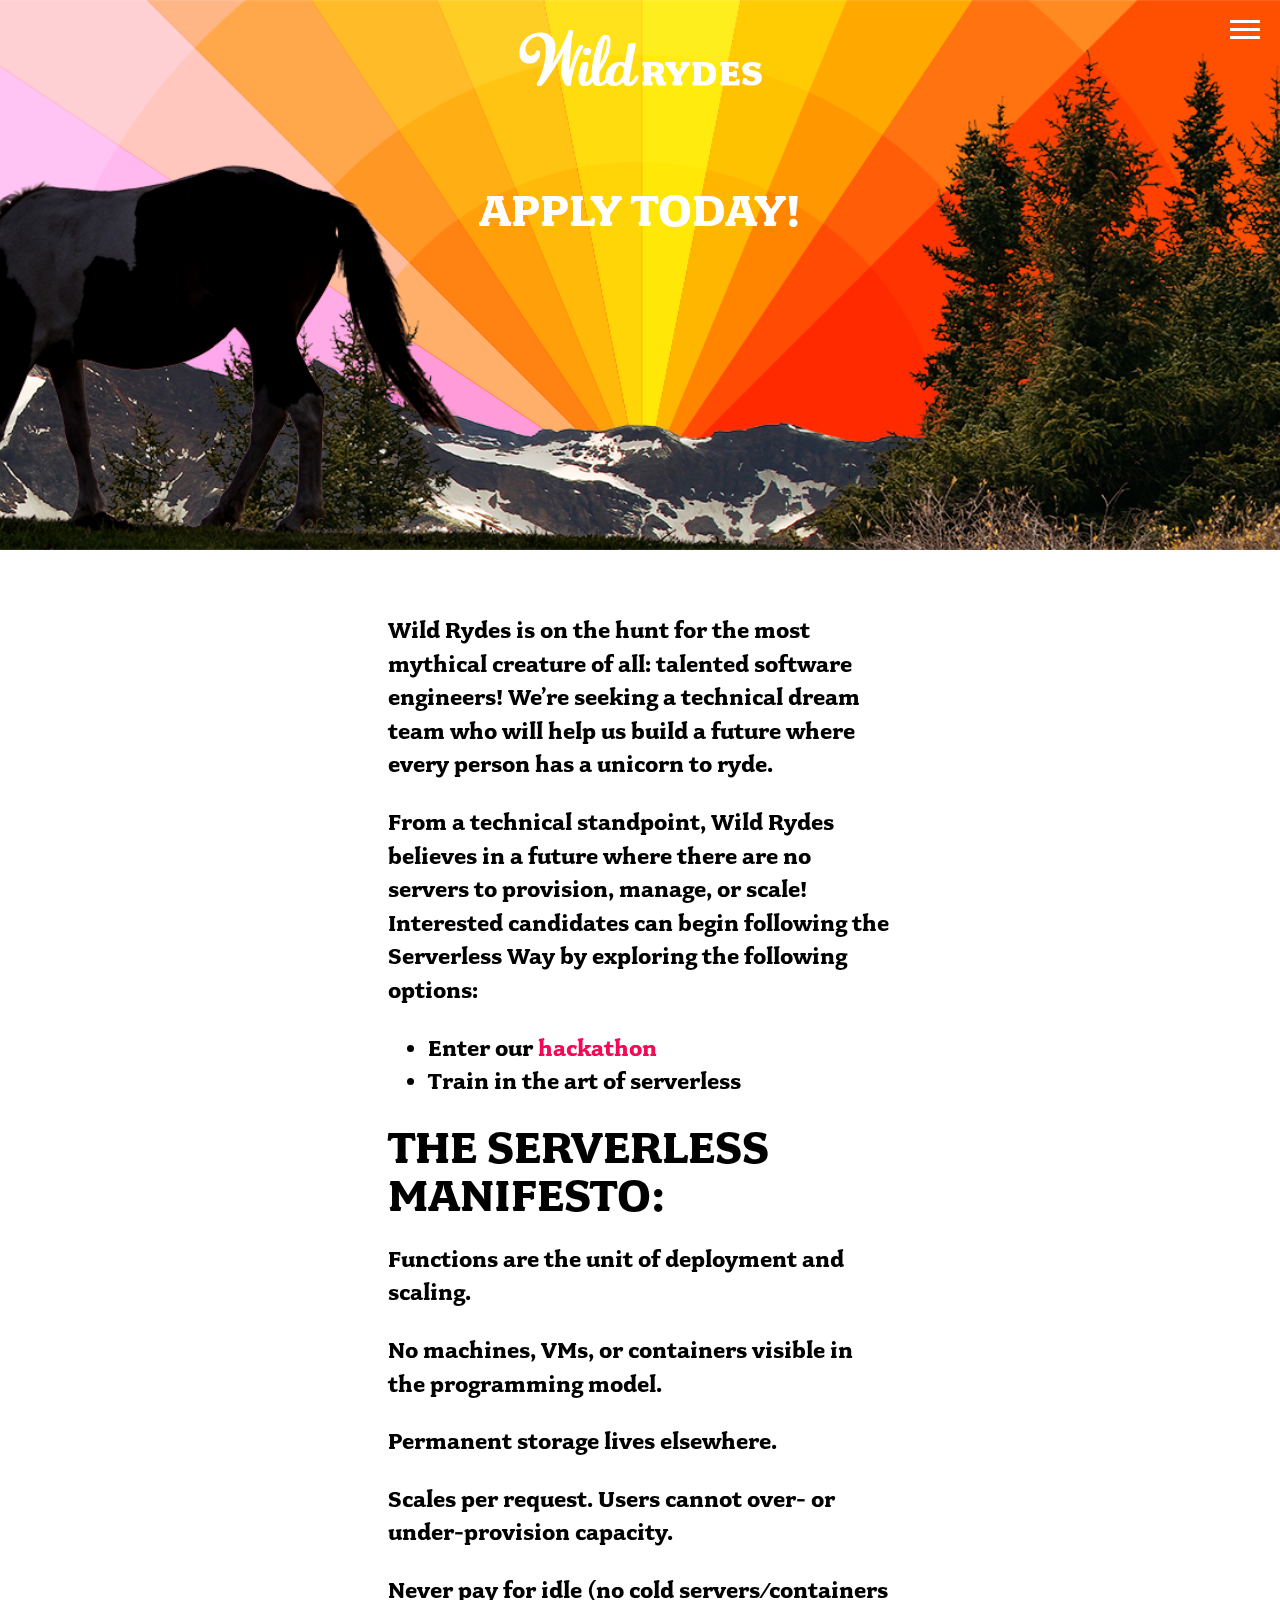
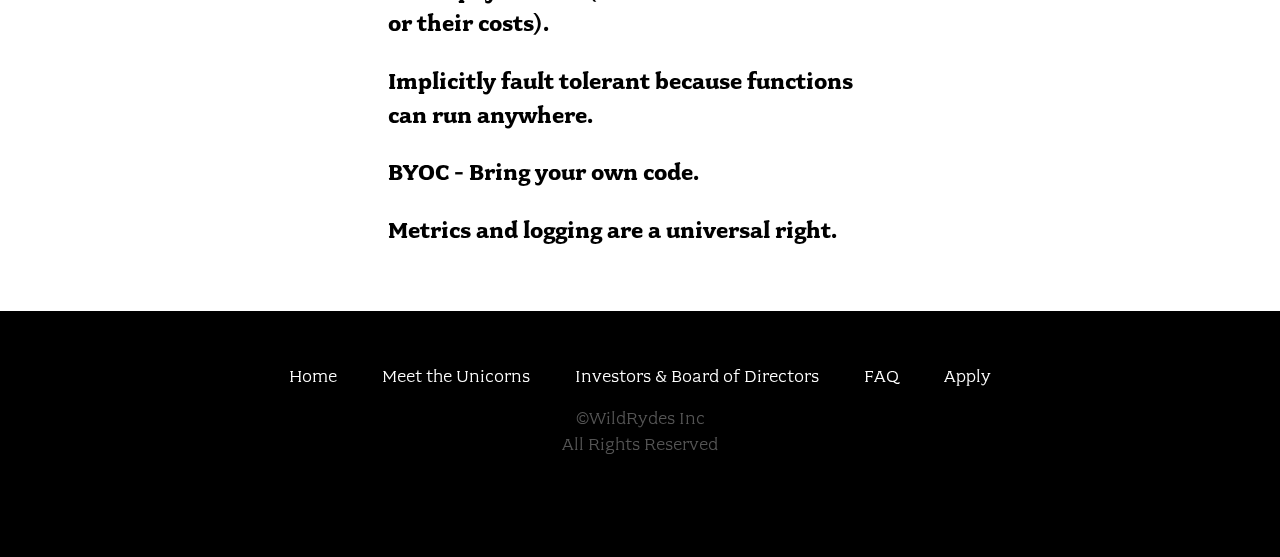
==== apply.html @ 17eccb93 "wildrydes" ====
<!doctype html>
<html class="no-js" lang="">
<head>
  <meta charset="utf-8">
  <meta name="description" content="">
  <meta name="viewport" content="width=device-width, initial-scale=1">
  <title>Apply - Wild Rydes</title>

  <link rel="stylesheet" href="css/font.css">
  <link rel="stylesheet" href="css/main.css">

  <script src="js/vendor/modernizr.js"></script>
</head>
<body class="page-apply">

  <header class="site-header">
    <div class="site-logo">Wild Rydes</div>

    <div class="row column medium-8 large-6 xlarge-5 xxlarge-4">
      <h1 class="title">Apply Today!</h1>
    </div>

    <nav class="site-nav">
      <ul>
        <li><a href="index.html">Home</a></li>
        <li><a href="unicorns.html">Meet the Unicorns</a></li>
        <li><a href="investors.html">Investors & Board of Directors</a></li>
        <li><a href="faq.html">FAQ</a></li>
        <li><a href="apply.html">Apply</a></li>
      </ul>
    </nav>
    <button type="button" class="btn-menu"><span>Menu</span></button>
  </header>

  <section class="content">
    <div class="row column medium-10 large-7 xlarge-5">
      <p>Wild Rydes is on the hunt for the most mythical creature of all: talented software engineers! We’re seeking a technical dream team who will help us build a future where every person has a unicorn to ryde.</p>
      <p>From a technical standpoint, Wild Rydes believes in a future where there are no servers to provision, manage, or scale! Interested candidates can begin following the Serverless Way by exploring the following options:</p>
      <ul>
        <li>Enter our <a href="http://awschatbot.devpost.com" target="_blank">hackathon</a></li>
        <li>Train in the art of serverless</li>
      </ul>

      <h2>The Serverless Manifesto:</h2>
      <p>Functions are the unit of deployment and scaling.</p>
      <p>No machines, VMs, or containers visible in the programming model.</p>
      <p>Permanent storage lives elsewhere.</p>
      <p>Scales per request. Users cannot over- or under-provision capacity.</p>
      <p>Never pay for idle (no cold servers/containers or their costs).</p>
      <p>Implicitly fault tolerant because functions can run anywhere.</p>
      <p>BYOC - Bring your own code.</p>
      <p>Metrics and logging are a universal right.</p>
    </div>
  </section>

  <footer class="site-footer">
    <div class="row column">
      <nav class="footer-nav">
        <ul>
          <li><a href="index.html">Home</a></li>
          <li><a href="unicorns.html">Meet the Unicorns</a></li>
          <li><a href="investors.html">Investors & Board of Directors</a></li>
          <li><a href="faq.html">FAQ</a></li>
          <li><a href="apply.html">Apply</a></li>
        </ul>
      </nav>
    </div>

    <div class="row column">
      <div class="footer-legal">
        &copy;WildRydes Inc<br>
        All Rights Reserved
      </div>
    </div>
  </footer>

  <script src="js/vendor.js"></script>

  <script src="js/main.js"></script>
</body>
</html>
---- css/font.css ----
@font-face {
    font-family: "fairplex-wide";
    font-style: normal;
    font-weight: 400;
    src: url("../fonts/fairplex-wide-n4.woff") format("woff2");
}
@font-face {
    font-family: "fairplex-wide";
    font-style: normal;
    font-weight: 700;
    src: url("../fonts/fairplex-wide-n7.woff") format("woff2");
}
---- css/main.css ----
/*! normalize.css v4.2.0 | MIT License | github.com/necolas/normalize.css */html{font-family:sans-serif;line-height:1.15;-ms-text-size-adjust:100%;-webkit-text-size-adjust:100%}body{margin:0}article,aside,footer,header,nav,section{display:block}h1{font-size:2em;margin:.67em 0}figcaption,figure,main{display:block}figure{margin:1em 40px}hr{box-sizing:content-box;height:0;overflow:visible}pre{font-family:monospace,monospace;font-size:1em}a{background-color:transparent;-webkit-text-decoration-skip:objects}a:active,a:hover{outline-width:0}abbr[title]{border-bottom:none;text-decoration:underline;text-decoration:underline dotted}b,strong{font-weight:inherit;font-weight:bolder}code,kbd,samp{font-family:monospace,monospace;font-size:1em}dfn{font-style:italic}mark{background-color:#ff0;color:#000}small{font-size:80%}sub,sup{font-size:75%;line-height:0;position:relative;vertical-align:baseline}sub{bottom:-.25em}sup{top:-.5em}audio,video{display:inline-block}audio:not([controls]){display:none;height:0}img{border-style:none}svg:not(:root){overflow:hidden}button,input,optgroup,select,textarea{font:inherit;margin:0}optgroup{font-weight:700}button,input{overflow:visible}button,select{text-transform:none}[type=reset],[type=submit],button,html [type=button]{-webkit-appearance:button;cursor:pointer}[type=button]::-moz-focus-inner,[type=reset]::-moz-focus-inner,[type=submit]::-moz-focus-inner,button::-moz-focus-inner{border-style:none;padding:0}[type=button]:-moz-focusring,[type=reset]:-moz-focusring,[type=submit]:-moz-focusring,button:-moz-focusring{outline:1px dotted ButtonText}fieldset{border:1px solid silver;margin:0 2px;padding:.35em .625em .75em}legend{box-sizing:border-box;color:inherit;display:table;max-width:100%;padding:0;white-space:normal}progress{display:inline-block;vertical-align:baseline}textarea{overflow:auto}[type=checkbox],[type=radio]{box-sizing:border-box;padding:0}[type=number]::-webkit-inner-spin-button,[type=number]::-webkit-outer-spin-button{height:auto}[type=search]{-webkit-appearance:textfield;outline-offset:-2px}[type=search]::-webkit-search-cancel-button,[type=search]::-webkit-search-decoration{-webkit-appearance:none}::-webkit-file-upload-button{-webkit-appearance:button;font:inherit}details,menu{display:block}summary{display:list-item}canvas{display:inline-block}[hidden],template{display:none}.row{max-width:96.875rem;margin-left:auto;margin-right:auto}.row:after,.row:before{content:' ';display:table}.row:after{clear:both}.row.collapse>.column,.row.collapse>.columns{padding-left:0;padding-right:0}.row .row{max-width:none;margin-left:-.625rem;margin-right:-.625rem}@media screen and (min-width:40em){.row .row{margin-left:-.9375rem;margin-right:-.9375rem}}.row .row.collapse{margin-left:0;margin-right:0}.row.expanded{max-width:none}.row.expanded .row{margin-left:auto;margin-right:auto}.column,.columns{width:100%;float:left;padding-left:.625rem;padding-right:.625rem}@media screen and (min-width:40em){.column,.columns{padding-left:.9375rem;padding-right:.9375rem}}.column:last-child:not(:first-child),.columns:last-child:not(:first-child){float:right}.column.end:last-child:last-child,.end.columns:last-child:last-child{float:left}.column.row.row,.row.row.columns{float:none}.row .column.row.row,.row .row.row.columns{padding-left:0;padding-right:0;margin-left:0;margin-right:0}.small-1{width:8.3333333333%}.small-push-1{position:relative;left:8.3333333333%}.small-pull-1{position:relative;left:-8.3333333333%}.small-offset-0{margin-left:0}.small-2{width:16.6666666667%}.small-push-2{position:relative;left:16.6666666667%}.small-pull-2{position:relative;left:-16.6666666667%}.small-offset-1{margin-left:8.3333333333%}.small-3{width:25%}.small-push-3{position:relative;left:25%}.small-pull-3{position:relative;left:-25%}.small-offset-2{margin-left:16.6666666667%}.small-4{width:33.3333333333%}.small-push-4{position:relative;left:33.3333333333%}.small-pull-4{position:relative;left:-33.3333333333%}.small-offset-3{margin-left:25%}.small-5{width:41.6666666667%}.small-push-5{position:relative;left:41.6666666667%}.small-pull-5{position:relative;left:-41.6666666667%}.small-offset-4{margin-left:33.3333333333%}.small-6{width:50%}.small-push-6{position:relative;left:50%}.small-pull-6{position:relative;left:-50%}.small-offset-5{margin-left:41.6666666667%}.small-7{width:58.3333333333%}.small-push-7{position:relative;left:58.3333333333%}.small-pull-7{position:relative;left:-58.3333333333%}.small-offset-6{margin-left:50%}.small-8{width:66.6666666667%}.small-push-8{position:relative;left:66.6666666667%}.small-pull-8{position:relative;left:-66.6666666667%}.small-offset-7{margin-left:58.3333333333%}.small-9{width:75%}.small-push-9{position:relative;left:75%}.small-pull-9{position:relative;left:-75%}.small-offset-8{margin-left:66.6666666667%}.small-10{width:83.3333333333%}.small-push-10{position:relative;left:83.3333333333%}.small-pull-10{position:relative;left:-83.3333333333%}.small-offset-9{margin-left:75%}.small-11{width:91.6666666667%}.small-push-11{position:relative;left:91.6666666667%}.small-pull-11{position:relative;left:-91.6666666667%}.small-offset-10{margin-left:83.3333333333%}.small-12{width:100%}.small-offset-11{margin-left:91.6666666667%}.small-up-1>.column,.small-up-1>.columns{width:100%;float:left}.small-up-1>.column:nth-of-type(1n),.small-up-1>.columns:nth-of-type(1n){clear:none}.small-up-1>.column:nth-of-type(1n+1),.small-up-1>.columns:nth-of-type(1n+1){clear:both}.small-up-1>.column:last-child,.small-up-1>.columns:last-child{float:left}.small-up-2>.column,.small-up-2>.columns{width:50%;float:left}.small-up-2>.column:nth-of-type(1n),.small-up-2>.columns:nth-of-type(1n){clear:none}.small-up-2>.column:nth-of-type(2n+1),.small-up-2>.columns:nth-of-type(2n+1){clear:both}.small-up-2>.column:last-child,.small-up-2>.columns:last-child{float:left}.small-up-3>.column,.small-up-3>.columns{width:33.3333333333%;float:left}.small-up-3>.column:nth-of-type(1n),.small-up-3>.columns:nth-of-type(1n){clear:none}.small-up-3>.column:nth-of-type(3n+1),.small-up-3>.columns:nth-of-type(3n+1){clear:both}.small-up-3>.column:last-child,.small-up-3>.columns:last-child{float:left}.small-up-4>.column,.small-up-4>.columns{width:25%;float:left}.small-up-4>.column:nth-of-type(1n),.small-up-4>.columns:nth-of-type(1n){clear:none}.small-up-4>.column:nth-of-type(4n+1),.small-up-4>.columns:nth-of-type(4n+1){clear:both}.small-up-4>.column:last-child,.small-up-4>.columns:last-child{float:left}.small-up-5>.column,.small-up-5>.columns{width:20%;float:left}.small-up-5>.column:nth-of-type(1n),.small-up-5>.columns:nth-of-type(1n){clear:none}.small-up-5>.column:nth-of-type(5n+1),.small-up-5>.columns:nth-of-type(5n+1){clear:both}.small-up-5>.column:last-child,.small-up-5>.columns:last-child{float:left}.small-up-6>.column,.small-up-6>.columns{width:16.6666666667%;float:left}.small-up-6>.column:nth-of-type(1n),.small-up-6>.columns:nth-of-type(1n){clear:none}.small-up-6>.column:nth-of-type(6n+1),.small-up-6>.columns:nth-of-type(6n+1){clear:both}.small-up-6>.column:last-child,.small-up-6>.columns:last-child{float:left}.small-up-7>.column,.small-up-7>.columns{width:14.2857142857%;float:left}.small-up-7>.column:nth-of-type(1n),.small-up-7>.columns:nth-of-type(1n){clear:none}.small-up-7>.column:nth-of-type(7n+1),.small-up-7>.columns:nth-of-type(7n+1){clear:both}.small-up-7>.column:last-child,.small-up-7>.columns:last-child{float:left}.small-up-8>.column,.small-up-8>.columns{width:12.5%;float:left}.small-up-8>.column:nth-of-type(1n),.small-up-8>.columns:nth-of-type(1n){clear:none}.small-up-8>.column:nth-of-type(8n+1),.small-up-8>.columns:nth-of-type(8n+1){clear:both}.small-up-8>.column:last-child,.small-up-8>.columns:last-child{float:left}.small-collapse>.column,.small-collapse>.columns{padding-left:0;padding-right:0}.expanded.row .small-collapse.row,.small-collapse .row{margin-left:0;margin-right:0}.small-uncollapse>.column,.small-uncollapse>.columns{padding-left:.625rem;padding-right:.625rem}.small-centered{float:none;margin-left:auto;margin-right:auto}.small-pull-0,.small-push-0,.small-uncentered{position:static;margin-left:0;margin-right:0;float:left}@media screen and (min-width:40em){.medium-1{width:8.3333333333%}.medium-push-1{position:relative;left:8.3333333333%}.medium-pull-1{position:relative;left:-8.3333333333%}.medium-offset-0{margin-left:0}.medium-2{width:16.6666666667%}.medium-push-2{position:relative;left:16.6666666667%}.medium-pull-2{position:relative;left:-16.6666666667%}.medium-offset-1{margin-left:8.3333333333%}.medium-3{width:25%}.medium-push-3{position:relative;left:25%}.medium-pull-3{position:relative;left:-25%}.medium-offset-2{margin-left:16.6666666667%}.medium-4{width:33.3333333333%}.medium-push-4{position:relative;left:33.3333333333%}.medium-pull-4{position:relative;left:-33.3333333333%}.medium-offset-3{margin-left:25%}.medium-5{width:41.6666666667%}.medium-push-5{position:relative;left:41.6666666667%}.medium-pull-5{position:relative;left:-41.6666666667%}.medium-offset-4{margin-left:33.3333333333%}.medium-6{width:50%}.medium-push-6{position:relative;left:50%}.medium-pull-6{position:relative;left:-50%}.medium-offset-5{margin-left:41.6666666667%}.medium-7{width:58.3333333333%}.medium-push-7{position:relative;left:58.3333333333%}.medium-pull-7{position:relative;left:-58.3333333333%}.medium-offset-6{margin-left:50%}.medium-8{width:66.6666666667%}.medium-push-8{position:relative;left:66.6666666667%}.medium-pull-8{position:relative;left:-66.6666666667%}.medium-offset-7{margin-left:58.3333333333%}.medium-9{width:75%}.medium-push-9{position:relative;left:75%}.medium-pull-9{position:relative;left:-75%}.medium-offset-8{margin-left:66.6666666667%}.medium-10{width:83.3333333333%}.medium-push-10{position:relative;left:83.3333333333%}.medium-pull-10{position:relative;left:-83.3333333333%}.medium-offset-9{margin-left:75%}.medium-11{width:91.6666666667%}.medium-push-11{position:relative;left:91.6666666667%}.medium-pull-11{position:relative;left:-91.6666666667%}.medium-offset-10{margin-left:83.3333333333%}.medium-12{width:100%}.medium-offset-11{margin-left:91.6666666667%}.medium-up-1>.column,.medium-up-1>.columns{width:100%;float:left}.medium-up-1>.column:nth-of-type(1n),.medium-up-1>.columns:nth-of-type(1n){clear:none}.medium-up-1>.column:nth-of-type(1n+1),.medium-up-1>.columns:nth-of-type(1n+1){clear:both}.medium-up-1>.column:last-child,.medium-up-1>.columns:last-child{float:left}.medium-up-2>.column,.medium-up-2>.columns{width:50%;float:left}.medium-up-2>.column:nth-of-type(1n),.medium-up-2>.columns:nth-of-type(1n){clear:none}.medium-up-2>.column:nth-of-type(2n+1),.medium-up-2>.columns:nth-of-type(2n+1){clear:both}.medium-up-2>.column:last-child,.medium-up-2>.columns:last-child{float:left}.medium-up-3>.column,.medium-up-3>.columns{width:33.3333333333%;float:left}.medium-up-3>.column:nth-of-type(1n),.medium-up-3>.columns:nth-of-type(1n){clear:none}.medium-up-3>.column:nth-of-type(3n+1),.medium-up-3>.columns:nth-of-type(3n+1){clear:both}.medium-up-3>.column:last-child,.medium-up-3>.columns:last-child{float:left}.medium-up-4>.column,.medium-up-4>.columns{width:25%;float:left}.medium-up-4>.column:nth-of-type(1n),.medium-up-4>.columns:nth-of-type(1n){clear:none}.medium-up-4>.column:nth-of-type(4n+1),.medium-up-4>.columns:nth-of-type(4n+1){clear:both}.medium-up-4>.column:last-child,.medium-up-4>.columns:last-child{float:left}.medium-up-5>.column,.medium-up-5>.columns{width:20%;float:left}.medium-up-5>.column:nth-of-type(1n),.medium-up-5>.columns:nth-of-type(1n){clear:none}.medium-up-5>.column:nth-of-type(5n+1),.medium-up-5>.columns:nth-of-type(5n+1){clear:both}.medium-up-5>.column:last-child,.medium-up-5>.columns:last-child{float:left}.medium-up-6>.column,.medium-up-6>.columns{width:16.6666666667%;float:left}.medium-up-6>.column:nth-of-type(1n),.medium-up-6>.columns:nth-of-type(1n){clear:none}.medium-up-6>.column:nth-of-type(6n+1),.medium-up-6>.columns:nth-of-type(6n+1){clear:both}.medium-up-6>.column:last-child,.medium-up-6>.columns:last-child{float:left}.medium-up-7>.column,.medium-up-7>.columns{width:14.2857142857%;float:left}.medium-up-7>.column:nth-of-type(1n),.medium-up-7>.columns:nth-of-type(1n){clear:none}.medium-up-7>.column:nth-of-type(7n+1),.medium-up-7>.columns:nth-of-type(7n+1){clear:both}.medium-up-7>.column:last-child,.medium-up-7>.columns:last-child{float:left}.medium-up-8>.column,.medium-up-8>.columns{width:12.5%;float:left}.medium-up-8>.column:nth-of-type(1n),.medium-up-8>.columns:nth-of-type(1n){clear:none}.medium-up-8>.column:nth-of-type(8n+1),.medium-up-8>.columns:nth-of-type(8n+1){clear:both}.medium-up-8>.column:last-child,.medium-up-8>.columns:last-child{float:left}.medium-collapse>.column,.medium-collapse>.columns{padding-left:0;padding-right:0}.expanded.row .medium-collapse.row,.medium-collapse .row{margin-left:0;margin-right:0}.medium-uncollapse>.column,.medium-uncollapse>.columns{padding-left:.9375rem;padding-right:.9375rem}.medium-centered{float:none;margin-left:auto;margin-right:auto}.medium-pull-0,.medium-push-0,.medium-uncentered{position:static;margin-left:0;margin-right:0;float:left}}@media screen and (min-width:64em){.large-1{width:8.3333333333%}.large-push-1{position:relative;left:8.3333333333%}.large-pull-1{position:relative;left:-8.3333333333%}.large-offset-0{margin-left:0}.large-2{width:16.6666666667%}.large-push-2{position:relative;left:16.6666666667%}.large-pull-2{position:relative;left:-16.6666666667%}.large-offset-1{margin-left:8.3333333333%}.large-3{width:25%}.large-push-3{position:relative;left:25%}.large-pull-3{position:relative;left:-25%}.large-offset-2{margin-left:16.6666666667%}.large-4{width:33.3333333333%}.large-push-4{position:relative;left:33.3333333333%}.large-pull-4{position:relative;left:-33.3333333333%}.large-offset-3{margin-left:25%}.large-5{width:41.6666666667%}.large-push-5{position:relative;left:41.6666666667%}.large-pull-5{position:relative;left:-41.6666666667%}.large-offset-4{margin-left:33.3333333333%}.large-6{width:50%}.large-push-6{position:relative;left:50%}.large-pull-6{position:relative;left:-50%}.large-offset-5{margin-left:41.6666666667%}.large-7{width:58.3333333333%}.large-push-7{position:relative;left:58.3333333333%}.large-pull-7{position:relative;left:-58.3333333333%}.large-offset-6{margin-left:50%}.large-8{width:66.6666666667%}.large-push-8{position:relative;left:66.6666666667%}.large-pull-8{position:relative;left:-66.6666666667%}.large-offset-7{margin-left:58.3333333333%}.large-9{width:75%}.large-push-9{position:relative;left:75%}.large-pull-9{position:relative;left:-75%}.large-offset-8{margin-left:66.6666666667%}.large-10{width:83.3333333333%}.large-push-10{position:relative;left:83.3333333333%}.large-pull-10{position:relative;left:-83.3333333333%}.large-offset-9{margin-left:75%}.large-11{width:91.6666666667%}.large-push-11{position:relative;left:91.6666666667%}.large-pull-11{position:relative;left:-91.6666666667%}.large-offset-10{margin-left:83.3333333333%}.large-12{width:100%}.large-offset-11{margin-left:91.6666666667%}.large-up-1>.column,.large-up-1>.columns{width:100%;float:left}.large-up-1>.column:nth-of-type(1n),.large-up-1>.columns:nth-of-type(1n){clear:none}.large-up-1>.column:nth-of-type(1n+1),.large-up-1>.columns:nth-of-type(1n+1){clear:both}.large-up-1>.column:last-child,.large-up-1>.columns:last-child{float:left}.large-up-2>.column,.large-up-2>.columns{width:50%;float:left}.large-up-2>.column:nth-of-type(1n),.large-up-2>.columns:nth-of-type(1n){clear:none}.large-up-2>.column:nth-of-type(2n+1),.large-up-2>.columns:nth-of-type(2n+1){clear:both}.large-up-2>.column:last-child,.large-up-2>.columns:last-child{float:left}.large-up-3>.column,.large-up-3>.columns{width:33.3333333333%;float:left}.large-up-3>.column:nth-of-type(1n),.large-up-3>.columns:nth-of-type(1n){clear:none}.large-up-3>.column:nth-of-type(3n+1),.large-up-3>.columns:nth-of-type(3n+1){clear:both}.large-up-3>.column:last-child,.large-up-3>.columns:last-child{float:left}.large-up-4>.column,.large-up-4>.columns{width:25%;float:left}.large-up-4>.column:nth-of-type(1n),.large-up-4>.columns:nth-of-type(1n){clear:none}.large-up-4>.column:nth-of-type(4n+1),.large-up-4>.columns:nth-of-type(4n+1){clear:both}.large-up-4>.column:last-child,.large-up-4>.columns:last-child{float:left}.large-up-5>.column,.large-up-5>.columns{width:20%;float:left}.large-up-5>.column:nth-of-type(1n),.large-up-5>.columns:nth-of-type(1n){clear:none}.large-up-5>.column:nth-of-type(5n+1),.large-up-5>.columns:nth-of-type(5n+1){clear:both}.large-up-5>.column:last-child,.large-up-5>.columns:last-child{float:left}.large-up-6>.column,.large-up-6>.columns{width:16.6666666667%;float:left}.large-up-6>.column:nth-of-type(1n),.large-up-6>.columns:nth-of-type(1n){clear:none}.large-up-6>.column:nth-of-type(6n+1),.large-up-6>.columns:nth-of-type(6n+1){clear:both}.large-up-6>.column:last-child,.large-up-6>.columns:last-child{float:left}.large-up-7>.column,.large-up-7>.columns{width:14.2857142857%;float:left}.large-up-7>.column:nth-of-type(1n),.large-up-7>.columns:nth-of-type(1n){clear:none}.large-up-7>.column:nth-of-type(7n+1),.large-up-7>.columns:nth-of-type(7n+1){clear:both}.large-up-7>.column:last-child,.large-up-7>.columns:last-child{float:left}.large-up-8>.column,.large-up-8>.columns{width:12.5%;float:left}.large-up-8>.column:nth-of-type(1n),.large-up-8>.columns:nth-of-type(1n){clear:none}.large-up-8>.column:nth-of-type(8n+1),.large-up-8>.columns:nth-of-type(8n+1){clear:both}.large-up-8>.column:last-child,.large-up-8>.columns:last-child{float:left}.large-collapse>.column,.large-collapse>.columns{padding-left:0;padding-right:0}.expanded.row .large-collapse.row,.large-collapse .row{margin-left:0;margin-right:0}.large-uncollapse>.column,.large-uncollapse>.columns{padding-left:.9375rem;padding-right:.9375rem}.large-centered{float:none;margin-left:auto;margin-right:auto}.large-pull-0,.large-push-0,.large-uncentered{position:static;margin-left:0;margin-right:0;float:left}}@media screen and (min-width:75em){.xlarge-1{width:8.3333333333%}.xlarge-push-1{position:relative;left:8.3333333333%}.xlarge-pull-1{position:relative;left:-8.3333333333%}.xlarge-offset-0{margin-left:0}.xlarge-2{width:16.6666666667%}.xlarge-push-2{position:relative;left:16.6666666667%}.xlarge-pull-2{position:relative;left:-16.6666666667%}.xlarge-offset-1{margin-left:8.3333333333%}.xlarge-3{width:25%}.xlarge-push-3{position:relative;left:25%}.xlarge-pull-3{position:relative;left:-25%}.xlarge-offset-2{margin-left:16.6666666667%}.xlarge-4{width:33.3333333333%}.xlarge-push-4{position:relative;left:33.3333333333%}.xlarge-pull-4{position:relative;left:-33.3333333333%}.xlarge-offset-3{margin-left:25%}.xlarge-5{width:41.6666666667%}.xlarge-push-5{position:relative;left:41.6666666667%}.xlarge-pull-5{position:relative;left:-41.6666666667%}.xlarge-offset-4{margin-left:33.3333333333%}.xlarge-6{width:50%}.xlarge-push-6{position:relative;left:50%}.xlarge-pull-6{position:relative;left:-50%}.xlarge-offset-5{margin-left:41.6666666667%}.xlarge-7{width:58.3333333333%}.xlarge-push-7{position:relative;left:58.3333333333%}.xlarge-pull-7{position:relative;left:-58.3333333333%}.xlarge-offset-6{margin-left:50%}.xlarge-8{width:66.6666666667%}.xlarge-push-8{position:relative;left:66.6666666667%}.xlarge-pull-8{position:relative;left:-66.6666666667%}.xlarge-offset-7{margin-left:58.3333333333%}.xlarge-9{width:75%}.xlarge-push-9{position:relative;left:75%}.xlarge-pull-9{position:relative;left:-75%}.xlarge-offset-8{margin-left:66.6666666667%}.xlarge-10{width:83.3333333333%}.xlarge-push-10{position:relative;left:83.3333333333%}.xlarge-pull-10{position:relative;left:-83.3333333333%}.xlarge-offset-9{margin-left:75%}.xlarge-11{width:91.6666666667%}.xlarge-push-11{position:relative;left:91.6666666667%}.xlarge-pull-11{position:relative;left:-91.6666666667%}.xlarge-offset-10{margin-left:83.3333333333%}.xlarge-12{width:100%}.xlarge-offset-11{margin-left:91.6666666667%}.xlarge-up-1>.column,.xlarge-up-1>.columns{width:100%;float:left}.xlarge-up-1>.column:nth-of-type(1n),.xlarge-up-1>.columns:nth-of-type(1n){clear:none}.xlarge-up-1>.column:nth-of-type(1n+1),.xlarge-up-1>.columns:nth-of-type(1n+1){clear:both}.xlarge-up-1>.column:last-child,.xlarge-up-1>.columns:last-child{float:left}.xlarge-up-2>.column,.xlarge-up-2>.columns{width:50%;float:left}.xlarge-up-2>.column:nth-of-type(1n),.xlarge-up-2>.columns:nth-of-type(1n){clear:none}.xlarge-up-2>.column:nth-of-type(2n+1),.xlarge-up-2>.columns:nth-of-type(2n+1){clear:both}.xlarge-up-2>.column:last-child,.xlarge-up-2>.columns:last-child{float:left}.xlarge-up-3>.column,.xlarge-up-3>.columns{width:33.3333333333%;float:left}.xlarge-up-3>.column:nth-of-type(1n),.xlarge-up-3>.columns:nth-of-type(1n){clear:none}.xlarge-up-3>.column:nth-of-type(3n+1),.xlarge-up-3>.columns:nth-of-type(3n+1){clear:both}.xlarge-up-3>.column:last-child,.xlarge-up-3>.columns:last-child{float:left}.xlarge-up-4>.column,.xlarge-up-4>.columns{width:25%;float:left}.xlarge-up-4>.column:nth-of-type(1n),.xlarge-up-4>.columns:nth-of-type(1n){clear:none}.xlarge-up-4>.column:nth-of-type(4n+1),.xlarge-up-4>.columns:nth-of-type(4n+1){clear:both}.xlarge-up-4>.column:last-child,.xlarge-up-4>.columns:last-child{float:left}.xlarge-up-5>.column,.xlarge-up-5>.columns{width:20%;float:left}.xlarge-up-5>.column:nth-of-type(1n),.xlarge-up-5>.columns:nth-of-type(1n){clear:none}.xlarge-up-5>.column:nth-of-type(5n+1),.xlarge-up-5>.columns:nth-of-type(5n+1){clear:both}.xlarge-up-5>.column:last-child,.xlarge-up-5>.columns:last-child{float:left}.xlarge-up-6>.column,.xlarge-up-6>.columns{width:16.6666666667%;float:left}.xlarge-up-6>.column:nth-of-type(1n),.xlarge-up-6>.columns:nth-of-type(1n){clear:none}.xlarge-up-6>.column:nth-of-type(6n+1),.xlarge-up-6>.columns:nth-of-type(6n+1){clear:both}.xlarge-up-6>.column:last-child,.xlarge-up-6>.columns:last-child{float:left}.xlarge-up-7>.column,.xlarge-up-7>.columns{width:14.2857142857%;float:left}.xlarge-up-7>.column:nth-of-type(1n),.xlarge-up-7>.columns:nth-of-type(1n){clear:none}.xlarge-up-7>.column:nth-of-type(7n+1),.xlarge-up-7>.columns:nth-of-type(7n+1){clear:both}.xlarge-up-7>.column:last-child,.xlarge-up-7>.columns:last-child{float:left}.xlarge-up-8>.column,.xlarge-up-8>.columns{width:12.5%;float:left}.xlarge-up-8>.column:nth-of-type(1n),.xlarge-up-8>.columns:nth-of-type(1n){clear:none}.xlarge-up-8>.column:nth-of-type(8n+1),.xlarge-up-8>.columns:nth-of-type(8n+1){clear:both}.xlarge-up-8>.column:last-child,.xlarge-up-8>.columns:last-child{float:left}.xlarge-collapse>.column,.xlarge-collapse>.columns{padding-left:0;padding-right:0}.expanded.row .xlarge-collapse.row,.xlarge-collapse .row{margin-left:0;margin-right:0}.xlarge-uncollapse>.column,.xlarge-uncollapse>.columns{padding-left:.9375rem;padding-right:.9375rem}.xlarge-centered{float:none;margin-left:auto;margin-right:auto}.xlarge-pull-0,.xlarge-push-0,.xlarge-uncentered{position:static;margin-left:0;margin-right:0;float:left}}@media screen and (min-width:90em){.xxlarge-1{width:8.3333333333%}.xxlarge-push-1{position:relative;left:8.3333333333%}.xxlarge-pull-1{position:relative;left:-8.3333333333%}.xxlarge-offset-0{margin-left:0}.xxlarge-2{width:16.6666666667%}.xxlarge-push-2{position:relative;left:16.6666666667%}.xxlarge-pull-2{position:relative;left:-16.6666666667%}.xxlarge-offset-1{margin-left:8.3333333333%}.xxlarge-3{width:25%}.xxlarge-push-3{position:relative;left:25%}.xxlarge-pull-3{position:relative;left:-25%}.xxlarge-offset-2{margin-left:16.6666666667%}.xxlarge-4{width:33.3333333333%}.xxlarge-push-4{position:relative;left:33.3333333333%}.xxlarge-pull-4{position:relative;left:-33.3333333333%}.xxlarge-offset-3{margin-left:25%}.xxlarge-5{width:41.6666666667%}.xxlarge-push-5{position:relative;left:41.6666666667%}.xxlarge-pull-5{position:relative;left:-41.6666666667%}.xxlarge-offset-4{margin-left:33.3333333333%}.xxlarge-6{width:50%}.xxlarge-push-6{position:relative;left:50%}.xxlarge-pull-6{position:relative;left:-50%}.xxlarge-offset-5{margin-left:41.6666666667%}.xxlarge-7{width:58.3333333333%}.xxlarge-push-7{position:relative;left:58.3333333333%}.xxlarge-pull-7{position:relative;left:-58.3333333333%}.xxlarge-offset-6{margin-left:50%}.xxlarge-8{width:66.6666666667%}.xxlarge-push-8{position:relative;left:66.6666666667%}.xxlarge-pull-8{position:relative;left:-66.6666666667%}.xxlarge-offset-7{margin-left:58.3333333333%}.xxlarge-9{width:75%}.xxlarge-push-9{position:relative;left:75%}.xxlarge-pull-9{position:relative;left:-75%}.xxlarge-offset-8{margin-left:66.6666666667%}.xxlarge-10{width:83.3333333333%}.xxlarge-push-10{position:relative;left:83.3333333333%}.xxlarge-pull-10{position:relative;left:-83.3333333333%}.xxlarge-offset-9{margin-left:75%}.xxlarge-11{width:91.6666666667%}.xxlarge-push-11{position:relative;left:91.6666666667%}.xxlarge-pull-11{position:relative;left:-91.6666666667%}.xxlarge-offset-10{margin-left:83.3333333333%}.xxlarge-12{width:100%}.xxlarge-offset-11{margin-left:91.6666666667%}.xxlarge-up-1>.column,.xxlarge-up-1>.columns{width:100%;float:left}.xxlarge-up-1>.column:nth-of-type(1n),.xxlarge-up-1>.columns:nth-of-type(1n){clear:none}.xxlarge-up-1>.column:nth-of-type(1n+1),.xxlarge-up-1>.columns:nth-of-type(1n+1){clear:both}.xxlarge-up-1>.column:last-child,.xxlarge-up-1>.columns:last-child{float:left}.xxlarge-up-2>.column,.xxlarge-up-2>.columns{width:50%;float:left}.xxlarge-up-2>.column:nth-of-type(1n),.xxlarge-up-2>.columns:nth-of-type(1n){clear:none}.xxlarge-up-2>.column:nth-of-type(2n+1),.xxlarge-up-2>.columns:nth-of-type(2n+1){clear:both}.xxlarge-up-2>.column:last-child,.xxlarge-up-2>.columns:last-child{float:left}.xxlarge-up-3>.column,.xxlarge-up-3>.columns{width:33.3333333333%;float:left}.xxlarge-up-3>.column:nth-of-type(1n),.xxlarge-up-3>.columns:nth-of-type(1n){clear:none}.xxlarge-up-3>.column:nth-of-type(3n+1),.xxlarge-up-3>.columns:nth-of-type(3n+1){clear:both}.xxlarge-up-3>.column:last-child,.xxlarge-up-3>.columns:last-child{float:left}.xxlarge-up-4>.column,.xxlarge-up-4>.columns{width:25%;float:left}.xxlarge-up-4>.column:nth-of-type(1n),.xxlarge-up-4>.columns:nth-of-type(1n){clear:none}.xxlarge-up-4>.column:nth-of-type(4n+1),.xxlarge-up-4>.columns:nth-of-type(4n+1){clear:both}.xxlarge-up-4>.column:last-child,.xxlarge-up-4>.columns:last-child{float:left}.xxlarge-up-5>.column,.xxlarge-up-5>.columns{width:20%;float:left}.xxlarge-up-5>.column:nth-of-type(1n),.xxlarge-up-5>.columns:nth-of-type(1n){clear:none}.xxlarge-up-5>.column:nth-of-type(5n+1),.xxlarge-up-5>.columns:nth-of-type(5n+1){clear:both}.xxlarge-up-5>.column:last-child,.xxlarge-up-5>.columns:last-child{float:left}.xxlarge-up-6>.column,.xxlarge-up-6>.columns{width:16.6666666667%;float:left}.xxlarge-up-6>.column:nth-of-type(1n),.xxlarge-up-6>.columns:nth-of-type(1n){clear:none}.xxlarge-up-6>.column:nth-of-type(6n+1),.xxlarge-up-6>.columns:nth-of-type(6n+1){clear:both}.xxlarge-up-6>.column:last-child,.xxlarge-up-6>.columns:last-child{float:left}.xxlarge-up-7>.column,.xxlarge-up-7>.columns{width:14.2857142857%;float:left}.xxlarge-up-7>.column:nth-of-type(1n),.xxlarge-up-7>.columns:nth-of-type(1n){clear:none}.xxlarge-up-7>.column:nth-of-type(7n+1),.xxlarge-up-7>.columns:nth-of-type(7n+1){clear:both}.xxlarge-up-7>.column:last-child,.xxlarge-up-7>.columns:last-child{float:left}.xxlarge-up-8>.column,.xxlarge-up-8>.columns{width:12.5%;float:left}.xxlarge-up-8>.column:nth-of-type(1n),.xxlarge-up-8>.columns:nth-of-type(1n){clear:none}.xxlarge-up-8>.column:nth-of-type(8n+1),.xxlarge-up-8>.columns:nth-of-type(8n+1){clear:both}.xxlarge-up-8>.column:last-child,.xxlarge-up-8>.columns:last-child{float:left}.xxlarge-collapse>.column,.xxlarge-collapse>.columns{padding-left:0;padding-right:0}.expanded.row .xxlarge-collapse.row,.xxlarge-collapse .row{margin-left:0;margin-right:0}.xxlarge-uncollapse>.column,.xxlarge-uncollapse>.columns{padding-left:.9375rem;padding-right:.9375rem}.xxlarge-centered{float:none;margin-left:auto;margin-right:auto}.xxlarge-pull-0,.xxlarge-push-0,.xxlarge-uncentered{position:static;margin-left:0;margin-right:0;float:left}}.footer-nav ul,.site-nav ul{margin:0;padding:0;list-style:none}*,:after,:before{box-sizing:border-box}html{line-height:1.4}html.menu-opened{overflow:hidden}body{font-family:fairplex-wide,serif;font-size:125%;-webkit-font-smoothing:antialiased;-moz-osx-font-smoothing:grayscale}h1,h2,h3,h4,h5{line-height:1;margin:0 0 .9375rem;text-transform:uppercase;font-size:1.5rem}@media screen and (min-width:40em){h1,h2,h3,h4,h5{font-size:2.25rem}}@media screen and (min-width:64em){h1,h2,h3,h4,h5{font-size:3rem}}::-webkit-input-placeholder{color:hsla(0,0%,100%,.4);font-style:italic}::-moz-placeholder{color:hsla(0,0%,100%,.4);font-style:italic}:-ms-input-placeholder{color:hsla(0,0%,100%,.4);font-style:italic}a{color:#f50856;text-decoration:none}img{max-width:100%}.content{font-style:italic}.site-nav{background:url(../images/star-pattern.png) 50% hsla(0,0%,100%,.2);-webkit-box-align:center;-ms-flex-align:center;align-items:center;display:-webkit-box;display:-ms-flexbox;display:flex;-webkit-box-pack:center;-ms-flex-pack:center;justify-content:center;text-align:center;position:fixed;top:0;left:0;opacity:0;height:100vh;width:100%;z-index:-1;-webkit-transition:all .2s ease-in-out;transition:all .2s ease-in-out}.menu-opened .site-nav{opacity:1;z-index:100}.site-nav li{margin:.9375rem 0}.site-nav a{color:#000;font-weight:700}.site-nav a:hover{color:#f50856}@media screen and (min-width:40em){.site-nav a{font-size:2.5rem}}@media screen and (min-width:64em){.site-nav a{font-size:3.125rem}}.btn-menu{background:none;width:30px;height:19px;-webkit-appearance:none;-moz-appearance:none;appearance:none;border:none;cursor:pointer;outline:none;position:absolute;padding:0;right:1.25rem;top:1.25rem;z-index:200;text-indent:-999em}.btn-menu span,.btn-menu span:after,.btn-menu span:before{cursor:pointer;width:30px;height:3px}.btn-menu span{display:block;position:relative;background:#fff;-webkit-transition:all 0ms .3s;transition:all 0ms .3s}.btn-menu span:before{bottom:8px;-webkit-transition:bottom .3s cubic-bezier(.23,1,.32,1) .3s,-webkit-transform .3s cubic-bezier(.23,1,.32,1);transition:bottom .3s cubic-bezier(.23,1,.32,1) .3s,-webkit-transform .3s cubic-bezier(.23,1,.32,1);transition:bottom .3s cubic-bezier(.23,1,.32,1) .3s,transform .3s cubic-bezier(.23,1,.32,1);transition:bottom .3s cubic-bezier(.23,1,.32,1) .3s,transform .3s cubic-bezier(.23,1,.32,1),-webkit-transform .3s cubic-bezier(.23,1,.32,1)}.btn-menu span:after,.btn-menu span:before{content:"";position:absolute;left:0;background:#fff}.btn-menu span:after{top:8px;-webkit-transition:top .3s cubic-bezier(.23,1,.32,1) .3s,-webkit-transform .3s cubic-bezier(.23,1,.32,1);transition:top .3s cubic-bezier(.23,1,.32,1) .3s,-webkit-transform .3s cubic-bezier(.23,1,.32,1);transition:top .3s cubic-bezier(.23,1,.32,1) .3s,transform .3s cubic-bezier(.23,1,.32,1);transition:top .3s cubic-bezier(.23,1,.32,1) .3s,transform .3s cubic-bezier(.23,1,.32,1),-webkit-transform .3s cubic-bezier(.23,1,.32,1)}.menu-opened .btn-menu span{background:hsla(0,0%,100%,0)}.menu-opened .btn-menu span:after{background:#000;top:0;-webkit-transform:rotate(45deg);transform:rotate(45deg);-webkit-transition:top .3s cubic-bezier(.23,1,.32,1),-webkit-transform .3s cubic-bezier(.23,1,.32,1) .3s;transition:top .3s cubic-bezier(.23,1,.32,1),-webkit-transform .3s cubic-bezier(.23,1,.32,1) .3s;transition:top .3s cubic-bezier(.23,1,.32,1),transform .3s cubic-bezier(.23,1,.32,1) .3s;transition:top .3s cubic-bezier(.23,1,.32,1),transform .3s cubic-bezier(.23,1,.32,1) .3s,-webkit-transform .3s cubic-bezier(.23,1,.32,1) .3s}.menu-opened .btn-menu span:before{background:#000;bottom:0;-webkit-transform:rotate(-45deg);transform:rotate(-45deg);-webkit-transition:bottom .3s cubic-bezier(.23,1,.32,1),-webkit-transform .3s cubic-bezier(.23,1,.32,1) .3s;transition:bottom .3s cubic-bezier(.23,1,.32,1),-webkit-transform .3s cubic-bezier(.23,1,.32,1) .3s;transition:bottom .3s cubic-bezier(.23,1,.32,1),transform .3s cubic-bezier(.23,1,.32,1) .3s;transition:bottom .3s cubic-bezier(.23,1,.32,1),transform .3s cubic-bezier(.23,1,.32,1) .3s,-webkit-transform .3s cubic-bezier(.23,1,.32,1) .3s}.site-logo{display:block;background:url(../images/wr-logo-white.png) no-repeat;height:3.5rem;width:15.1875rem;text-indent:-999em;margin:0 auto 2.5rem}.site-logo.dark{background:url(../images/wr-logo-black.png) no-repeat}@media screen and (min-width:64em){.site-logo{margin-bottom:6.25rem}}.site-footer{background:#000;padding:2.5rem 0;text-align:center}@media screen and (min-width:40em){.site-footer{padding:3.125rem 0 6.25rem}}.footer-nav{margin-bottom:.9375rem}.footer-nav ul{line-height:1.5}@media screen and (min-width:40em){.footer-nav li{display:inline-block;margin:0 .625rem}}@media screen and (min-width:64em){.footer-nav li{margin:0 1.25rem}}.footer-nav a{color:#fff;font-size:1.125rem}.footer-nav a:hover{color:#f50856}.footer-legal{color:#555;font-size:1.125rem}.page-home .site-header{position:relative}.page-home .site-header .title{background:url(../images/wr-home-top.jpg) no-repeat top;background-size:cover;padding-bottom:70.2753441802%;margin:0;text-indent:-999em;position:relative}@media screen and (min-width:75em){.page-home .site-header .title:after{background:-webkit-linear-gradient(top,transparent,rgba(243,8,85,.85) 99%,rgba(245,8,86,.85));background:linear-gradient(180deg,transparent 0,rgba(243,8,85,.85) 99%,rgba(245,8,86,.85));content:'';height:3.75rem;width:100%;position:absolute;left:0;bottom:0}}.page-home .home-button{-webkit-appearance:none;-moz-appearance:none;appearance:none;background:#fff;border:1px solid transparent;border-radius:1.25rem;color:#f50856;font-size:1.25rem;text-transform:uppercase;padding:.3125rem 1.5625rem;position:absolute;left:50%;bottom:5%;-webkit-transform:translateX(-50%);transform:translateX(-50%);font-weight:700}@media screen and (min-width:40em){.page-home .home-button{bottom:22%}}.home-about{background:#f50856;color:#fff;padding:5rem 0;text-align:center}.home-about-block{margin:2.5rem 0}@media screen and (min-width:64em){.home-about-block{margin:5rem 0 0}}@media screen and (min-width:90em){.home-about-block{max-width:15rem;margin-left:auto;margin-right:auto}}.home-about-block .title{margin:0}.home-about-block .title:before{content:'';display:block;margin:0 auto 1.25rem;height:12.75rem}@media screen and (min-width:64em){.home-about-block .title{font-size:2.375rem}}.home-about-block .content{margin:0}.home-about-block .icon-download:before{background:url(../images/wr-home-block-1.png) no-repeat;width:11rem}.home-about-block .icon-unicorn:before{background:url(../images/wr-home-block-2.png) no-repeat;width:14.75rem}.home-about-block .icon-price:before{background:url(../images/wr-home-block-3.png) no-repeat;width:13.75rem}.home-about-block .icon-success:before{background:url(../images/wr-home-block-4.png) no-repeat;width:14.75rem}.home-story{background:url(../images/wr-home-about.jpg) no-repeat bottom;background-size:cover;color:#fff;text-align:center;padding:5rem 0}@media screen and (min-width:64em){.home-story{height:54.6875rem;display:-webkit-box;display:-ms-flexbox;display:flex;-webkit-box-align:center;-ms-flex-align:center;align-items:center}}@media screen and (min-width:75em){.home-story{height:63.75rem}}.home-sign-up{background:#000;color:#fff;text-align:center;padding:5rem 0}.home-sign-up .icon-w{max-width:50%}@media screen and (min-width:64em){.home-sign-up .icon-w{max-width:100%}}.home-sign-up form{max-width:45rem;margin:1.875rem auto;overflow:hidden}.home-sign-up form input{background:#333;border:1px solid transparent;color:#fff;padding:.3125rem;outline:none;width:100%}@media screen and (min-width:40em){.home-sign-up form input{border-top-left-radius:40px;border-bottom-left-radius:40px;float:left;height:3.4375rem;padding:.3125rem 1.875rem;width:calc(100% - 230px)}}.home-sign-up form button{background:#fff;border:1px solid transparent;color:#000;font-weight:700;text-transform:uppercase;outline:none;width:100%}@media screen and (min-width:40em){.home-sign-up form button{border-top-right-radius:40px;border-bottom-right-radius:40px;float:left;height:3.4375rem;width:14.375rem}}.home-sign-up .apps{margin:1.875rem 0}@media screen and (min-width:40em){.home-sign-up .apps a{margin:0 .3125rem}}.home-sign-up .social a{display:inline-block;text-indent:-999em;height:1.5rem;width:1.5rem;margin:0 .625rem;vertical-align:middle}.home-sign-up .social .icon-fb{background:url(../images/wr-home-facebook.png) no-repeat;height:1.5625rem;width:1.5625rem}.home-sign-up .social .icon-tw{background:url(../images/wr-home-twitter.png) no-repeat}.home-sign-up .social .icon-ig{background:url(../images/wr-home-instagram.png) no-repeat}.home-sign-up .social .icon-wc{background:url(../images/wr-home-wechat.png) no-repeat;width:1.8125rem}.home-sign-up .social .icon-wb{background:url(../images/wr-home-weibo.png) no-repeat;width:1.6875rem}.home-quote{background:url(../images/wr-home-quote.jpg) no-repeat bottom;background-size:cover;color:#fff;text-align:center;padding:5rem 0;line-height:.9}@media screen and (min-width:40em){.home-quote{display:-webkit-box;display:-ms-flexbox;display:flex;-webkit-box-align:center;-ms-flex-align:center;align-items:center}}@media screen and (min-width:64em){.home-quote{height:37.5rem}}@media screen and (min-width:75em){.home-quote{height:50rem}}.home-quote .quote{text-transform:uppercase;font-weight:900;margin-bottom:2.5rem}@media screen and (min-width:40em){.home-quote .quote{font-size:1.875rem}}@media screen and (min-width:64em){.home-quote .quote{font-size:3.125rem}}.home-quote .quoter{font-style:italic}.kraken-callout{background:#00bbd3;color:#fff;text-align:center;padding:5rem 0}@media screen and (min-width:40em){.kraken-callout .row{display:-webkit-box;display:-ms-flexbox;display:flex;-webkit-box-align:center;-ms-flex-align:center;align-items:center}}.kraken-callout img{max-width:80%;margin-bottom:1.25rem}@media screen and (min-width:40em){.kraken-callout img{max-width:100%;margin:0}}.page-unicorns .site-header{background:url(../images/wr-unicorn-header.png) no-repeat top;background-size:cover;text-align:center;padding:1.875rem 0}@media screen and (min-width:64em){.page-unicorns .site-header{min-height:31.25rem}}@media screen and (min-width:90em){.page-unicorns .site-header{min-height:40.625rem}}.unicorns-list{margin-top:2.5rem;text-align:center}@media screen and (min-width:64em){.unicorns-list{margin-bottom:3.75rem}}.unicorns-list img{margin-bottom:1.25rem}.unicorns-list .title{margin:0}.unicorns-list .subtitle{font-style:italic}.unicorns-list .subtitle:after{content:'-';display:block}.unicorns-list .content{margin-top:0}.unicorns-list .unicorn{overflow:hidden;margin-bottom:1.875rem}@media screen and (min-width:40em){.unicorns-list .unicorn{display:-webkit-box;display:-ms-flexbox;display:flex;-webkit-box-align:center;-ms-flex-align:center;align-items:center}}.unicorns-list .jimmy .subtitle,.unicorns-list .jimmy .title{color:#f50856}.unicorns-list .henry .subtitle,.unicorns-list .henry .title{color:#00bbd3}.unicorns-list .veronica .subtitle,.unicorns-list .veronica .title{color:#ffc400}.page-investors .top-section{background:url(../images/wr-investors-header.png) no-repeat bottom;background-size:cover;text-align:center;padding:1.875rem 0}@media screen and (min-width:64em){.page-investors .top-section{padding-bottom:3.75rem}}.investors-list{color:#fff;text-align:center}@media screen and (min-width:64em){.investors-list{margin-top:3.75rem}}.investors-list .investor{margin:0 auto 2.5rem;max-width:25rem}@media screen and (min-width:64em){.investors-list .investor{max-width:100%}}.investors-list .title{-webkit-hyphens:auto;-ms-hyphens:auto;hyphens:auto;margin:0}.investors-list .title:before{content:'';display:block;margin:0 auto 1.25rem;height:10.875rem}@media screen and (min-width:40em){.investors-list .title{font-size:1.875rem}}.investors-list .title.pcp:before{background:url(../images/wr-investors-pcp.png) no-repeat 50%;width:8.8125rem}.investors-list .title.awesome:before{background:url(../images/wr-investors-awesome.png) no-repeat 50%;width:7.75rem}.investors-list .title.barn:before{background:url(../images/wr-investors-thebarn.png) no-repeat 50%;width:7.4375rem}.investors-list .subtitle{font-style:italic}.board-directors{background:#000;color:#fff;text-align:center}@media screen and (min-width:64em){.board-directors{padding:1.875rem 0}}.board-directors .block{display:-webkit-box;display:-ms-flexbox;display:flex;-webkit-box-align:center;-ms-flex-align:center;align-items:center;-webkit-box-pack:center;-ms-flex-pack:center;justify-content:center;-webkit-box-orient:vertical;-webkit-box-direction:normal;-ms-flex-direction:column;flex-direction:column;padding:1.25rem;min-height:15.625rem;margin-bottom:.9375rem;background-position:50%;background-repeat:no-repeat;background-size:cover}@media screen and (min-width:64em){.board-directors .block{margin-bottom:1.875rem;min-height:24.375rem}}.board-directors .block:not(.intro){color:#000}.board-directors .block:not(.intro) .title{margin:0 0 .625rem}@media screen and (min-width:40em){.board-directors .block:not(.intro) .title{font-size:1.875rem}}.board-directors .block.one{background-image:url(../images/wr-investors-1.png)}.board-directors .block.two{background-image:url(../images/wr-investors-2.png)}.board-directors .block.three{background-image:url(../images/wr-investors-3.png)}.board-directors .block.four{background-image:url(../images/wr-investors-4.png)}.board-directors .block.five{background-image:url(../images/wr-investors-5.png)}.board-directors .content{margin:0;line-height:1.1}.page-faq .site-header{background:url(../images/wr-faq-header.jpg) no-repeat top;background-size:cover;color:#fff;text-align:center;padding:1.875rem 0}@media screen and (min-width:64em){.page-faq .site-header{min-height:30rem}}@media screen and (min-width:75em){.page-faq .site-header{min-height:34.375rem}}.faq-list{padding:2.5rem 0}@media screen and (min-width:40em){.faq-list{padding:3.75rem 0}}@media screen and (min-width:64em){.faq-list{font-size:1.5rem;padding:5rem 0}}.faq-list dl{margin:0}.faq-list dt{font-weight:700}.faq-list dd{margin:0 0 1.875rem}.page-apply .site-header{background:url(../images/wr-apply-header.png) no-repeat bottom;background-size:cover;color:#fff;text-align:center;padding:1.875rem 0}@media screen and (min-width:64em){.page-apply .site-header{min-height:30rem}}@media screen and (min-width:75em){.page-apply .site-header{min-height:34.375rem}}.page-apply .content{font-style:normal;font-weight:700;padding:2.5rem 0}@media screen and (min-width:64em){.page-apply .content{font-size:1.5rem}}
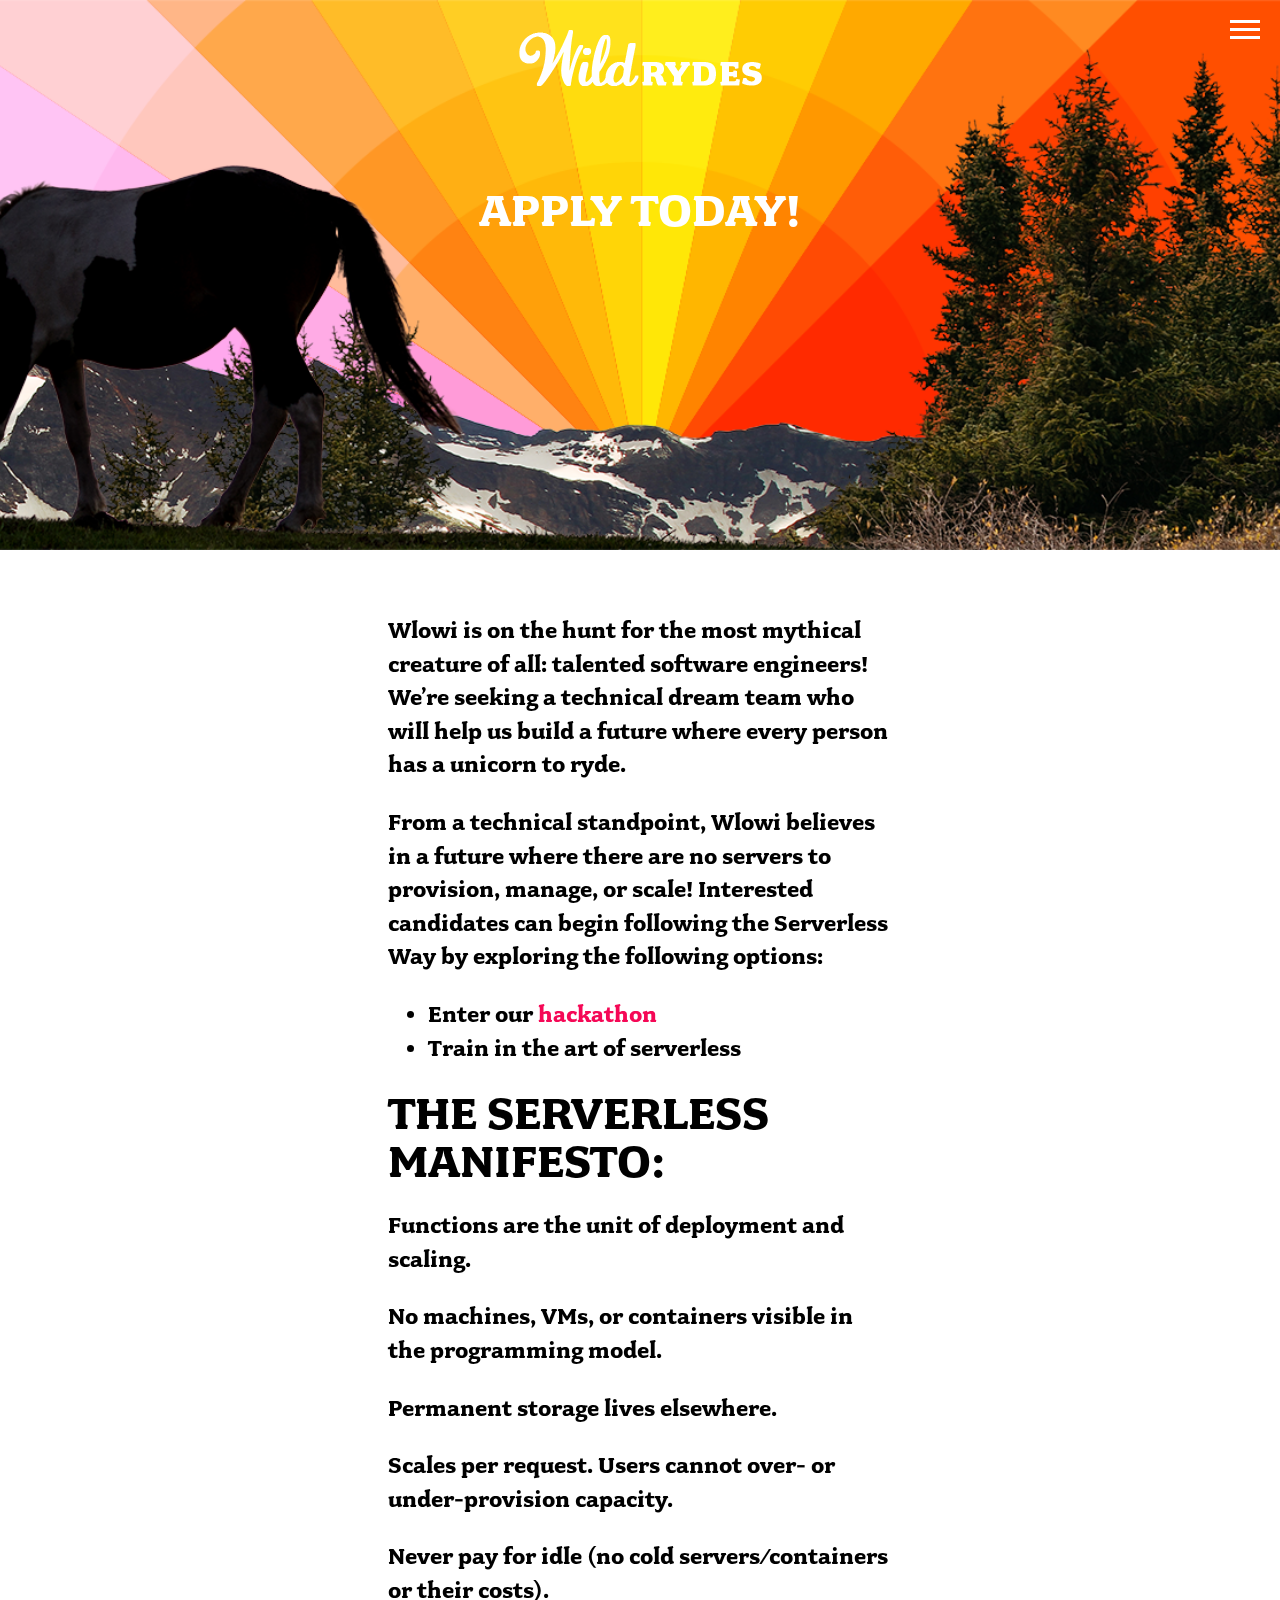
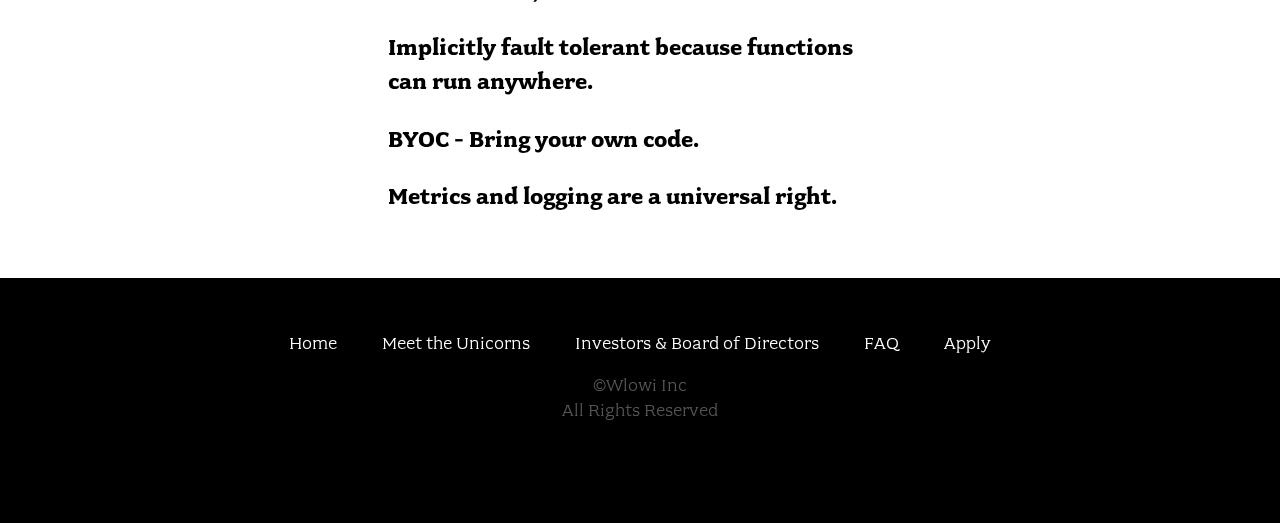
==== commit 9399c6f6: "refactor to wlowi" ====
--- a/apply.html
+++ b/apply.html
@@ -1,10 +1,10 @@
-<!doctype html>
+<!DOCTYPE html>
 <html class="no-js" lang="">
 <head>
   <meta charset="utf-8">
   <meta name="description" content="">
   <meta name="viewport" content="width=device-width, initial-scale=1">
-  <title>Apply - Wild Rydes</title>
+  <title>Apply - Wlowi</title>
 
   <link rel="stylesheet" href="css/font.css">
   <link rel="stylesheet" href="css/main.css">
@@ -14,7 +14,7 @@
 <body class="page-apply">
 
   <header class="site-header">
-    <div class="site-logo">Wild Rydes</div>
+    <div class="site-logo">Wlowi</div>
 
     <div class="row column medium-8 large-6 xlarge-5 xxlarge-4">
       <h1 class="title">Apply Today!</h1>
@@ -34,8 +34,8 @@
 
   <section class="content">
     <div class="row column medium-10 large-7 xlarge-5">
-      <p>Wild Rydes is on the hunt for the most mythical creature of all: talented software engineers! We’re seeking a technical dream team who will help us build a future where every person has a unicorn to ryde.</p>
-      <p>From a technical standpoint, Wild Rydes believes in a future where there are no servers to provision, manage, or scale! Interested candidates can begin following the Serverless Way by exploring the following options:</p>
+      <p>Wlowi is on the hunt for the most mythical creature of all: talented software engineers! We’re seeking a technical dream team who will help us build a future where every person has a unicorn to ryde.</p>
+      <p>From a technical standpoint, Wlowi believes in a future where there are no servers to provision, manage, or scale! Interested candidates can begin following the Serverless Way by exploring the following options:</p>
       <ul>
         <li>Enter our <a href="http://awschatbot.devpost.com" target="_blank">hackathon</a></li>
         <li>Train in the art of serverless</li>
@@ -68,7 +68,7 @@
 
     <div class="row column">
       <div class="footer-legal">
-        &copy;WildRydes Inc<br>
+        &copy;Wlowi Inc<br>
         All Rights Reserved
       </div>
     </div>
